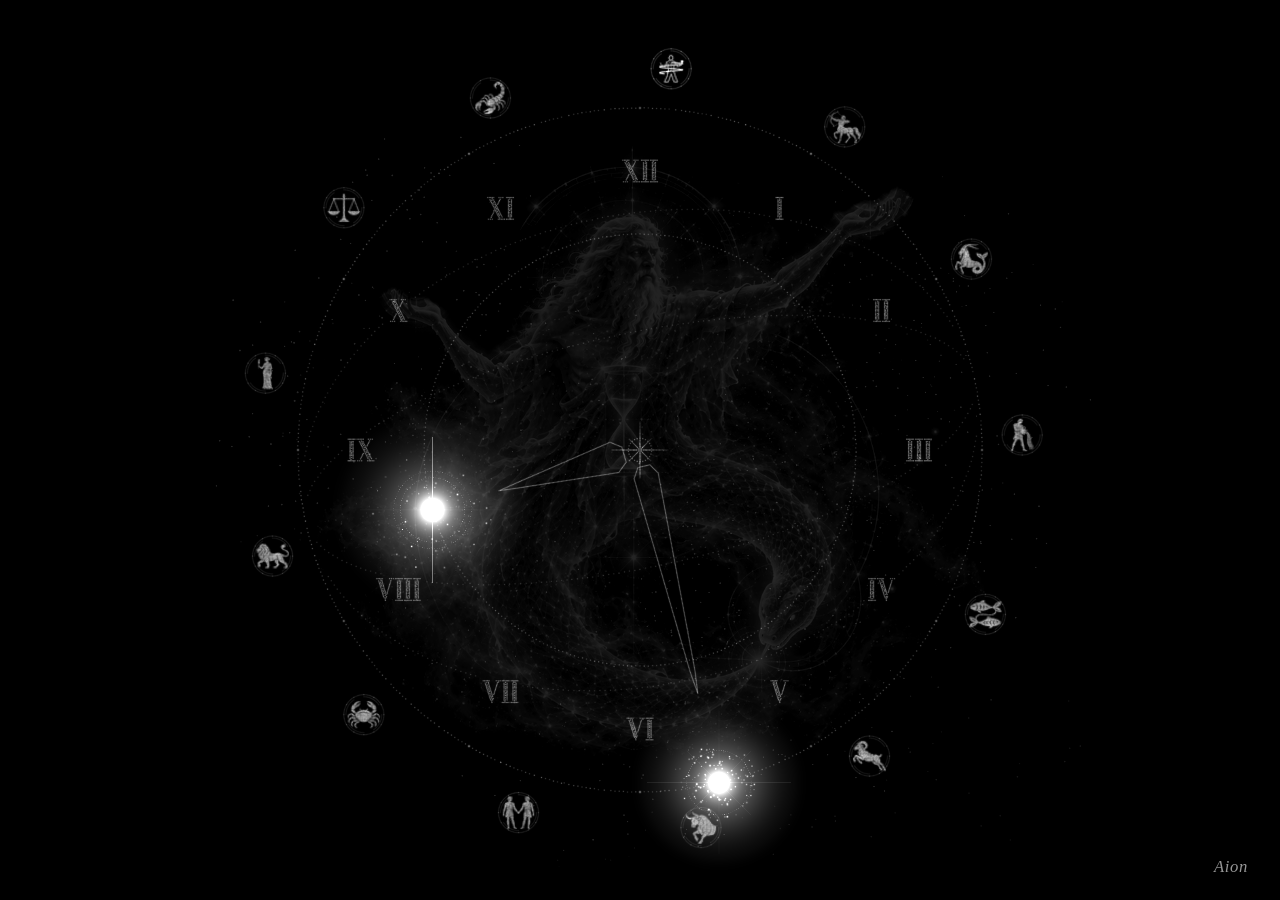
==== nebel.html @ 6c76d2c5 "Release 20261003-105015-208f411" ====
<!doctype html>
<html lang="de" translate="no">
  <head>
    <meta charset="utf-8" />
    <meta name="google" content="notranslate" />
    <meta name="viewport" content="width=device-width, initial-scale=1" />
    <title>Gottheiten · Aus Sturm wird Licht</title>
    <link rel="icon" href="data:," />
    <style>html,body{cursor:none;background:#000;height:100%;margin:0;overflow:hidden}html.pointer,html.pointer body{cursor:default}</style>
    <script>
      // Bootstrap, independent of the app bundle (docs/PLAN.md §3.9):
      // reloads when a new release is active and shows a plain fallback clock
      // when the app does not report "started" (broken release, missing WebGL).
      (function () {
        var V = '20261003-105015-208f411';
        // a static page (GitHub Pages) has no Pi server: its version file lies next to the page and
        // the device clock counts as synchronised
        var STATIC = 'true' === 'true';
        var started = false;
        var fb = null; // running fallback: { el, timers, stopped }
        window.__GODDESS_VERSION__ = V;
        // The app has rendered: remove a fallback clock completely (element, timers, frames).
        window.__goddessStarted = function () {
          started = true;
          if (fb) {
            fb.stopped = true;
            fb.timers.forEach(clearInterval);
            fb.el.remove();
            fb = null;
          }
        };

        setInterval(function () {
          fetch(STATIC ? 'version.json' : '/version.json', { cache: 'no-store' })
            .then(function (r) { return r.ok ? r.json() : null; })
            .then(function (j) { if (j && j.version && j.version !== V) location.reload(); })
            .catch(function () {});
        }, 10000);

        function fallback(reason) {
          if (started || fb) return;
          var el = document.createElement('div');
          var state = { el: el, timers: [], stopped: false };
          fb = state;
          el.id = 'fallback';
          el.setAttribute('data-reason', reason || 'timeout');
          el.style.cssText = 'position:fixed;inset:0;display:flex;align-items:center;justify-content:center;' +
            'color:rgb(190,190,190);font-family:"Palatino Linotype", "Book Antiqua", Palatino, P052, "URW Palladio L", serif;letter-spacing:.05em';
          document.body.appendChild(el);
          var fmt = new Intl.DateTimeFormat('de-CH', { timeZone: 'Europe/Zurich', hour: '2-digit', minute: '2-digit', hourCycle: 'h23' });
          var synced = STATIC ? true : null; // unknown until the first status answer
          function tick() {
            if (synced === null) return;
            // Never claim a time the system clock does not know (docs/PLAN.md §2.5).
            el.textContent = synced ? fmt.format(new Date()) : 'Zeit wird synchronisiert';
            el.style.fontSize = synced ? '16vh' : '4vh';
            el.style.fontStyle = synced ? 'normal' : 'italic';
          }
          function status() {
            if (STATIC) return tick();
            fetch('/status', { cache: 'no-store' })
              .then(function (r) { return r.ok ? r.json() : null; })
              .then(function (s) { if (s) { synced = !!s.ntpSynchronized; tick(); } })
              .catch(function () {});
          }
          var frames = 0;
          (function raf() { if (state.stopped) return; frames++; requestAnimationFrame(raf); })();
          function beat() {
            if (STATIC) return;
            fetch('/heartbeat', { method: 'POST', headers: { 'Content-Type': 'application/json' },
              body: JSON.stringify({ version: V, frames: frames, mode: 'fallback' }) }).catch(function () {});
          }
          status();
          beat();
          state.timers.push(setInterval(status, 10000), setInterval(tick, 1000), setInterval(beat, 30000));
        }
        window.__goddessFallback = fallback;

        // The wall shows no mouse pointer. A mouse that is moved (a browser tab on a PC) shows it
        // until it rests for 3 s. Only a real move counts: a browser may report one without it.
        var px = null, py = null, pointerT = 0;
        addEventListener('pointermove', function (e) {
          if (px !== null && (e.screenX !== px || e.screenY !== py)) {
            document.documentElement.classList.add('pointer');
            clearTimeout(pointerT);
            pointerT = setTimeout(function () { document.documentElement.classList.remove('pointer'); }, 3000);
          }
          px = e.screenX;
          py = e.screenY;
        }, { passive: true });
        setTimeout(function () { fallback('timeout'); }, 20000);
      })();
    </script>
    <script type="module" crossorigin src="./assets/main-B3ycXpud.js"></script>
    <link rel="stylesheet" crossorigin href="./assets/main-B0XyfRKN.css">
  </head>
  <body>
    <canvas id="stage"></canvas>
    <div id="clock"></div>
    <div id="pattern" hidden></div>
    <div id="debug" hidden></div>
  </body>
</html>
---- assets/main-B0XyfRKN.css ----
html,body{cursor:none;-webkit-user-select:none;user-select:none;background:#000;height:100%;margin:0;overflow:hidden}html.pointer,html.pointer body{cursor:default}#stage{width:100dvw;height:100dvh;display:block;position:fixed;inset:0}#clock{text-align:center;color:#bebebe;letter-spacing:.05em;font-variant-numeric:tabular-nums;font:400 16vh/1 Palatino Linotype,Book Antiqua,Palatino,P052,URW Palladio L,serif;position:fixed;top:50%;left:0;right:0;transform:translateY(-50%)}#clock.syncing{color:#787878;font-size:4vh;font-style:italic}#clock.figure-view.syncing{top:auto;bottom:4vh;transform:none}#pattern{flex-direction:column;align-items:center;gap:6vh;display:flex;position:fixed;top:30vh;left:0;right:0}#pattern[hidden]{display:none}.pattern-row{gap:3vw;display:flex}.pattern-cell{width:12vh;height:12vh}#debug{color:#5a5a5a;white-space:pre;font:1.6vh/1.4 ui-monospace,monospace;position:fixed;bottom:1vh;left:1vw}#deity-name{color:#969696;letter-spacing:.04em;text-align:right;pointer-events:none;max-width:65vw;font:italic clamp(14px,1.85vh,22px)/1.3 Palatino Linotype,Book Antiqua,Palatino,P052,URW Palladio L,serif;position:fixed;bottom:max(2.5vh,12px);right:max(2.5vw,16px)}
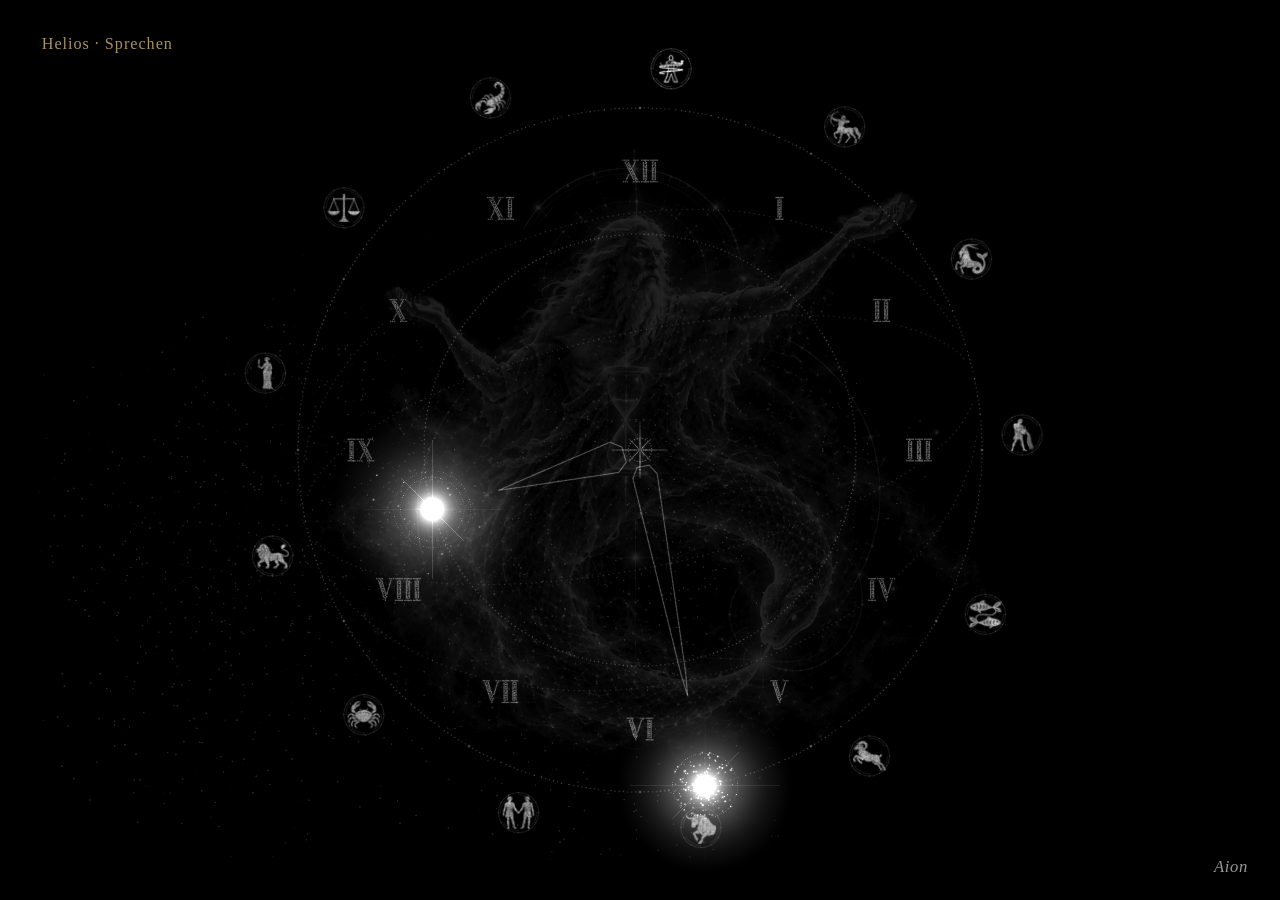
==== commit b470b12c: "Release 20261009-oracle-bb8cef2" ====
--- a/nebel.html
+++ b/nebel.html
@@ -12,7 +12,7 @@
       // reloads when a new release is active and shows a plain fallback clock
       // when the app does not report "started" (broken release, missing WebGL).
       (function () {
-        var V = '20261003-105015-208f411';
+        var V = '20261009-oracle-bb8cef2';
         // a static page (GitHub Pages) has no Pi server: its version file lies next to the page and
         // the device clock counts as synchronised
         var STATIC = 'true' === 'true';
@@ -91,8 +91,8 @@
         setTimeout(function () { fallback('timeout'); }, 20000);
       })();
     </script>
-    <script type="module" crossorigin src="./assets/main-B3ycXpud.js"></script>
-    <link rel="stylesheet" crossorigin href="./assets/main-B0XyfRKN.css">
+    <script type="module" crossorigin src="./assets/main-B9iEHLlK.js"></script>
+    <link rel="stylesheet" crossorigin href="./assets/main-DroyN0ON.css">
   </head>
   <body>
     <canvas id="stage"></canvas>
--- a/assets/main-DroyN0ON.css
+++ b/assets/main-DroyN0ON.css
@@ -0,0 +1 @@
+html,body{cursor:none;-webkit-user-select:none;user-select:none;background:#000;height:100%;margin:0;overflow:hidden}html.pointer,html.pointer body{cursor:default}#stage{width:100dvw;height:100dvh;display:block;position:fixed;inset:0}#clock{text-align:center;color:#bebebe;letter-spacing:.05em;font-variant-numeric:tabular-nums;font:400 16vh/1 Palatino Linotype,Book Antiqua,Palatino,P052,URW Palladio L,serif;position:fixed;top:50%;left:0;right:0;transform:translateY(-50%)}#clock.syncing{color:#787878;font-size:4vh;font-style:italic}#clock.figure-view.syncing{top:auto;bottom:4vh;transform:none}#pattern{flex-direction:column;align-items:center;gap:6vh;display:flex;position:fixed;top:30vh;left:0;right:0}#pattern[hidden]{display:none}.pattern-row{gap:3vw;display:flex}.pattern-cell{width:12vh;height:12vh}#debug{color:#5a5a5a;white-space:pre;font:1.6vh/1.4 ui-monospace,monospace;position:fixed;bottom:1vh;left:1vw}#deity-name{color:#969696;letter-spacing:.04em;text-align:right;pointer-events:none;max-width:65vw;font:italic clamp(14px,1.85vh,22px)/1.3 Palatino Linotype,Book Antiqua,Palatino,P052,URW Palladio L,serif;position:fixed;bottom:max(2.5vh,12px);right:max(2.5vw,16px)}#oracle-link{z-index:2;box-sizing:border-box;color:#a79160;letter-spacing:.06em;cursor:pointer;align-items:center;min-height:44px;padding:.4em .6em;font:400 clamp(14px,1.8vh,36px)/1.4 Palatino Linotype,Book Antiqua,Palatino,P052,URW Palladio L,serif;text-decoration:none;display:flex;position:fixed;top:max(2.5vh,12px);left:max(2.5vw,16px)}#oracle-link:hover,#oracle-link:focus-visible{color:#dcc387;background:#000000a6}#oracle-link:focus-visible{outline-offset:4px;outline:1px solid}
